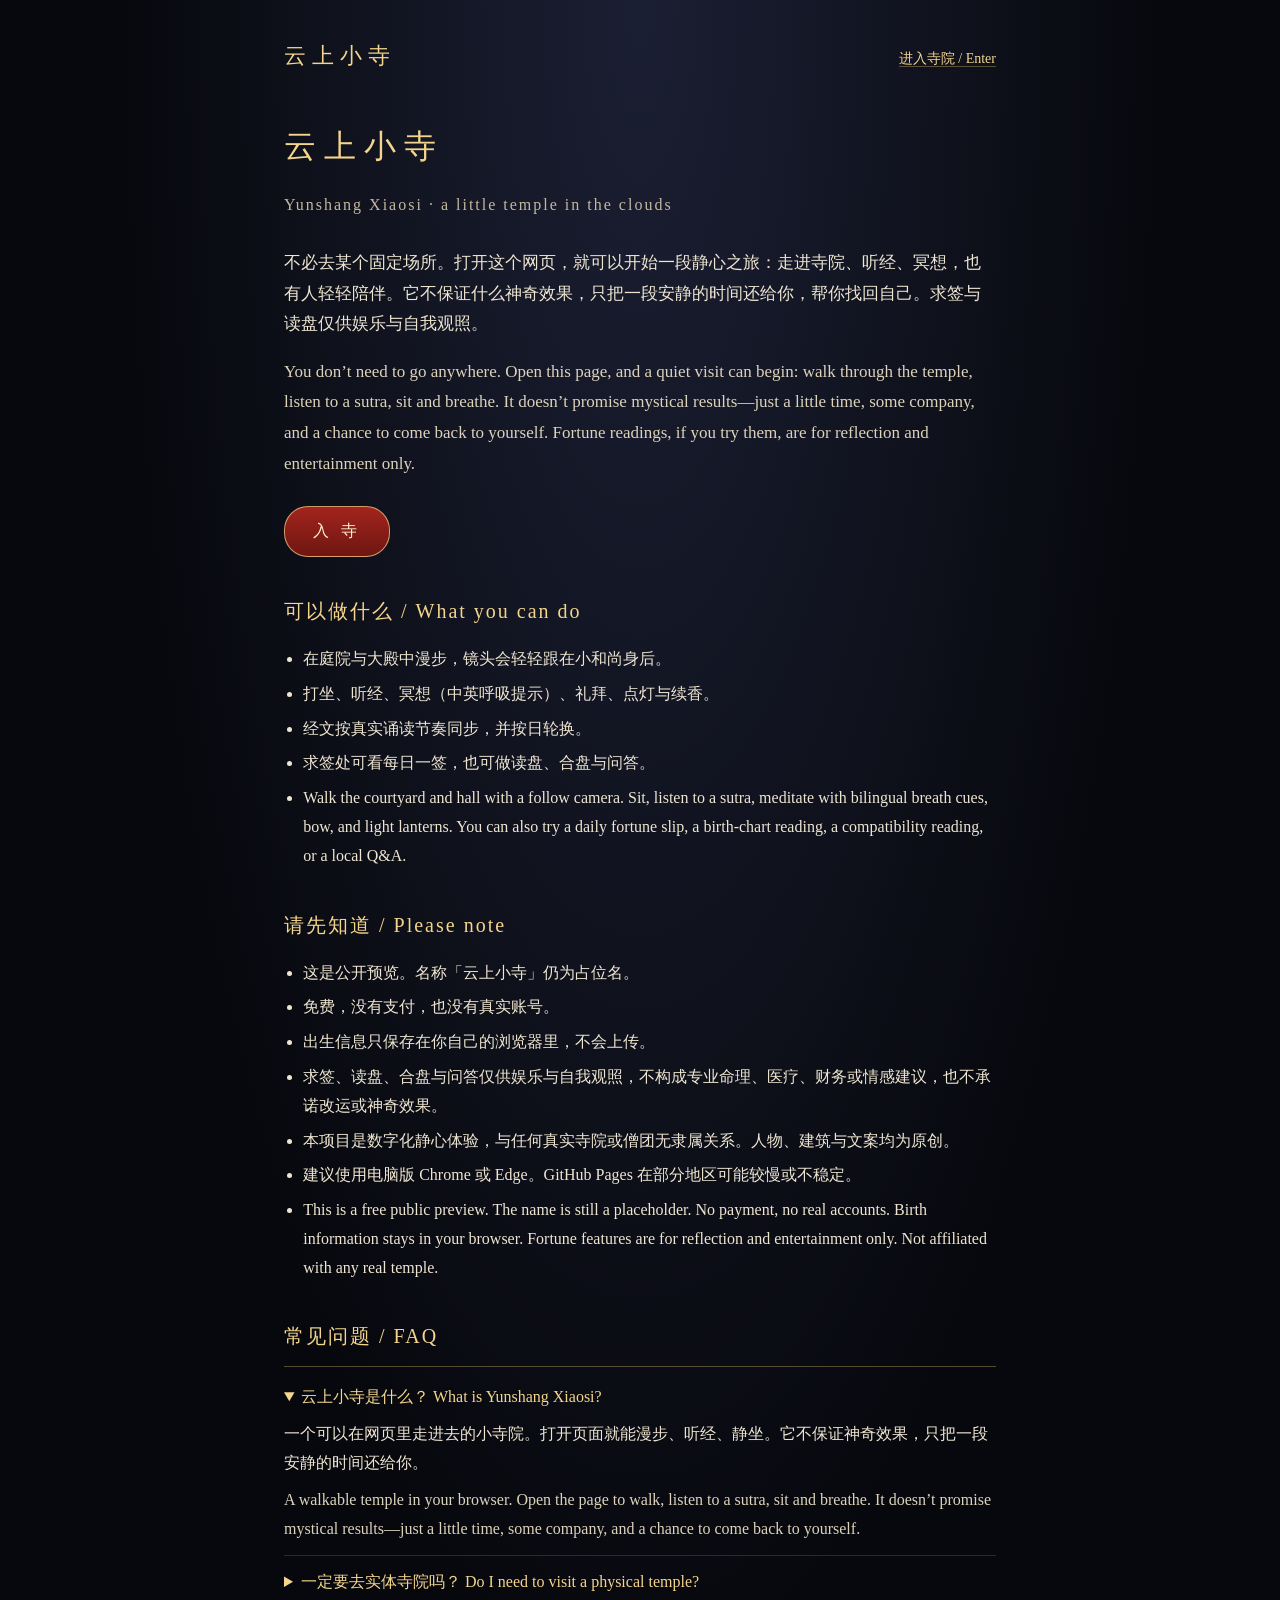
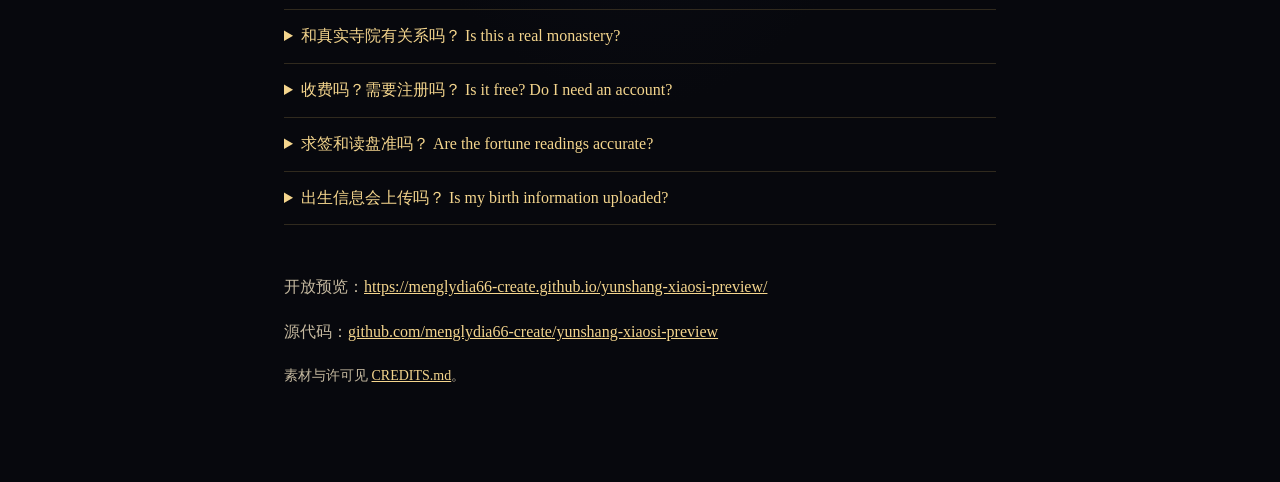
==== about.html @ 80435e4b "Add bilingual GEO pages and metadata for the public preview. Include an about/FAQ page, share image," ====
<!doctype html>
<html lang="zh-CN">
<head>
<meta charset="utf-8">
<meta name="viewport" content="width=device-width,initial-scale=1">
<title>关于云上小寺 / About Yunshang Xiaosi</title>
<meta name="description" content="Yunshang Xiaosi is a walkable temple in the browser. Open the page to walk, listen to a sutra, sit and breathe. It doesn’t promise mystical results. Fortune readings are for reflection and entertainment only. 不必去某个固定场所，打开网页就可以开始一段静心之旅。">
<link rel="canonical" href="https://menglydia66-create.github.io/yunshang-xiaosi-preview/about.html">
<link rel="alternate" hreflang="zh-CN" href="https://menglydia66-create.github.io/yunshang-xiaosi-preview/about.html">
<link rel="alternate" hreflang="en" href="https://menglydia66-create.github.io/yunshang-xiaosi-preview/about.html">
<link rel="alternate" hreflang="x-default" href="https://menglydia66-create.github.io/yunshang-xiaosi-preview/about.html">
<meta name="robots" content="index, follow, max-image-preview:large">
<meta name="theme-color" content="#07080d">
<meta property="og:type" content="article">
<meta property="og:site_name" content="云上小寺">
<meta property="og:locale" content="zh_CN">
<meta property="og:locale:alternate" content="en_US">
<meta property="og:title" content="关于云上小寺 / About Yunshang Xiaosi">
<meta property="og:description" content="A walkable temple in the browser. It doesn’t promise mystical results—just a little time, some company, and a chance to come back to yourself.">
<meta property="og:url" content="https://menglydia66-create.github.io/yunshang-xiaosi-preview/about.html">
<meta property="og:image" content="https://menglydia66-create.github.io/yunshang-xiaosi-preview/og.jpg">
<meta name="twitter:card" content="summary_large_image">
<meta name="twitter:title" content="关于云上小寺 / About Yunshang Xiaosi">
<meta name="twitter:description" content="A walkable temple in the browser. Fortune readings are for reflection and entertainment only.">
<meta name="twitter:image" content="https://menglydia66-create.github.io/yunshang-xiaosi-preview/og.jpg">
<link rel="icon" type="image/png" sizes="32x32" href="favicon.png">
<link rel="apple-touch-icon" href="apple-touch-icon.png">
<script type="application/ld+json">
{
  "@context": "https://schema.org",
  "@type": "FAQPage",
  "name": "About Yunshang Xiaosi / 关于云上小寺",
  "url": "https://menglydia66-create.github.io/yunshang-xiaosi-preview/about.html",
  "inLanguage": ["zh-CN", "en"],
  "mainEntity": [
    {
      "@type": "Question",
      "name": "What is Yunshang Xiaosi?",
      "acceptedAnswer": {
        "@type": "Answer",
        "text": "Yunshang Xiaosi (云上小寺, a placeholder name meaning “a little temple in the clouds”) is a walkable temple you can open in a web browser. You don’t need to go anywhere. You can walk through the courtyard and hall, listen to a sutra, sit and breathe, bow, and light lanterns. It doesn’t promise mystical results—just a little time, some company, and a chance to come back to yourself."
      }
    },
    {
      "@type": "Question",
      "name": "Do I need to visit a physical temple?",
      "acceptedAnswer": {
        "@type": "Answer",
        "text": "No. You don’t need to go to a fixed place. Open the page, and a quiet visit can begin in your browser."
      }
    },
    {
      "@type": "Question",
      "name": "Is this affiliated with a real monastery?",
      "acceptedAnswer": {
        "@type": "Answer",
        "text": "No. This is a digital quiet-space experience. It is not affiliated with any real temple or monastic community. The characters, architecture, and writing are original. The official name is still a placeholder."
      }
    },
    {
      "@type": "Question",
      "name": "Is Yunshang Xiaosi free? Do I need an account?",
      "acceptedAnswer": {
        "@type": "Answer",
        "text": "Yes, this public preview is free. There is no payment and no real account. Some fortune features are shown as a local preview of membership, still without payment or sign-up."
      }
    },
    {
      "@type": "Question",
      "name": "Are the fortune readings accurate?",
      "acceptedAnswer": {
        "@type": "Answer",
        "text": "Fortune slips, birth-chart readings, compatibility readings, and Q&A are for reflection and entertainment only. They are not professional advice and do not promise to change luck, treat illness, or guide financial or relationship decisions."
      }
    },
    {
      "@type": "Question",
      "name": "Is my birth information uploaded?",
      "acceptedAnswer": {
        "@type": "Answer",
        "text": "No. Birth information, if you enter it, stays in your own browser and is not uploaded to a server."
      }
    }
  ]
}
</script>
<style>
  :root {
    --gold: #e9c46a;
    --gold2: #f4d58d;
    --text: #efe6d2;
    --muted: #c4b89f;
    --bg: #07080d;
    --card: rgba(20, 18, 28, 0.72);
    --line: rgba(233, 196, 106, 0.35);
  }
  * { box-sizing: border-box; }
  html, body {
    margin: 0;
    background: radial-gradient(ellipse at 50% 0%, #1b1f33 0%, #07080d 58%);
    color: var(--text);
    font-family: "Noto Serif SC", "Songti SC", "Source Han Serif SC", Georgia, "Times New Roman", serif;
    line-height: 1.8;
  }
  body { min-height: 100vh; }
  header {
    max-width: 760px;
    margin: 0 auto;
    padding: 36px 24px 8px;
    display: flex;
    justify-content: space-between;
    align-items: baseline;
    gap: 16px;
  }
  .brand { font-size: 22px; letter-spacing: 6px; color: var(--gold2); text-decoration: none; }
  nav a { color: var(--gold2); text-decoration: none; border-bottom: 1px solid var(--line); font-size: 14px; margin-left: 14px; }
  main { max-width: 760px; margin: 0 auto; padding: 10px 24px 80px; }
  h1 { font-size: 32px; letter-spacing: 8px; font-weight: 500; color: var(--gold2); margin: 24px 0 8px; }
  .sub { color: var(--muted); letter-spacing: 2px; margin-bottom: 28px; }
  h2 { font-size: 20px; font-weight: 500; color: var(--gold2); letter-spacing: 2px; margin: 36px 0 12px; }
  p, li { font-size: 16px; }
  .lead { font-size: 17px; }
  .en { color: #ddd3bb; }
  .muted { color: var(--muted); font-size: 14px; }
  ul { padding-left: 1.2em; }
  li { margin: 6px 0; }
  section.faq { border-top: 1px solid var(--line); margin-top: 12px; padding-top: 4px; }
  details { border-bottom: 1px solid rgba(233,196,106,0.18); padding: 12px 0; }
  summary { cursor: pointer; color: var(--gold2); font-size: 16px; }
  details p { margin: 8px 0 0; }
  .cta {
    display: inline-block;
    margin-top: 10px;
    padding: 10px 28px;
    color: #fff2d0;
    background: linear-gradient(180deg, #a3241d, #6e1611);
    border: 1px solid rgba(244,213,141,0.7);
    border-radius: 24px;
    text-decoration: none;
    letter-spacing: 4px;
  }
  footer { margin-top: 48px; color: var(--muted); font-size: 13px; }
  footer a { color: var(--gold2); }
</style>
</head>
<body>
<header>
  <a class="brand" href="./">云上小寺</a>
  <nav>
    <a href="./">进入寺院 / Enter</a>
  </nav>
</header>
<main>
  <h1>云上小寺</h1>
  <p class="sub">Yunshang Xiaosi · a little temple in the clouds</p>

  <p class="lead">不必去某个固定场所。打开这个网页，就可以开始一段静心之旅：走进寺院、听经、冥想，也有人轻轻陪伴。它不保证什么神奇效果，只把一段安静的时间还给你，帮你找回自己。求签与读盘仅供娱乐与自我观照。</p>
  <p class="lead en" lang="en">You don’t need to go anywhere. Open this page, and a quiet visit can begin: walk through the temple, listen to a sutra, sit and breathe. It doesn’t promise mystical results—just a little time, some company, and a chance to come back to yourself. Fortune readings, if you try them, are for reflection and entertainment only.</p>

  <p><a class="cta" href="./">入 寺</a></p>

  <h2>可以做什么 / What you can do</h2>
  <ul>
    <li>在庭院与大殿中漫步，镜头会轻轻跟在小和尚身后。</li>
    <li>打坐、听经、冥想（中英呼吸提示）、礼拜、点灯与续香。</li>
    <li>经文按真实诵读节奏同步，并按日轮换。</li>
    <li>求签处可看每日一签，也可做读盘、合盘与问答。</li>
    <li lang="en">Walk the courtyard and hall with a follow camera. Sit, listen to a sutra, meditate with bilingual breath cues, bow, and light lanterns. You can also try a daily fortune slip, a birth-chart reading, a compatibility reading, or a local Q&amp;A.</li>
  </ul>

  <h2>请先知道 / Please note</h2>
  <ul>
    <li>这是公开预览。名称「云上小寺」仍为占位名。</li>
    <li>免费，没有支付，也没有真实账号。</li>
    <li>出生信息只保存在你自己的浏览器里，不会上传。</li>
    <li>求签、读盘、合盘与问答仅供娱乐与自我观照，不构成专业命理、医疗、财务或情感建议，也不承诺改运或神奇效果。</li>
    <li>本项目是数字化静心体验，与任何真实寺院或僧团无隶属关系。人物、建筑与文案均为原创。</li>
    <li>建议使用电脑版 Chrome 或 Edge。GitHub Pages 在部分地区可能较慢或不稳定。</li>
    <li lang="en">This is a free public preview. The name is still a placeholder. No payment, no real accounts. Birth information stays in your browser. Fortune features are for reflection and entertainment only. Not affiliated with any real temple.</li>
  </ul>

  <h2>常见问题 / FAQ</h2>
  <section class="faq">
    <details open>
      <summary>云上小寺是什么？ What is Yunshang Xiaosi?</summary>
      <p>一个可以在网页里走进去的小寺院。打开页面就能漫步、听经、静坐。它不保证神奇效果，只把一段安静的时间还给你。</p>
      <p class="en" lang="en">A walkable temple in your browser. Open the page to walk, listen to a sutra, sit and breathe. It doesn’t promise mystical results—just a little time, some company, and a chance to come back to yourself.</p>
    </details>
    <details>
      <summary>一定要去实体寺院吗？ Do I need to visit a physical temple?</summary>
      <p>不必。不用前往某个固定场所，打开这个网页就可以开始一段静心之旅。</p>
      <p class="en" lang="en">No. You don’t need to go anywhere. A quiet visit can begin in the browser.</p>
    </details>
    <details>
      <summary>和真实寺院有关系吗？ Is this a real monastery?</summary>
      <p>没有隶属关系。这是数字化的静心体验，人物、建筑与文案都是原创的。</p>
      <p class="en" lang="en">No. It is not affiliated with any real temple or monastic community. The characters, architecture, and writing are original.</p>
    </details>
    <details>
      <summary>收费吗？需要注册吗？ Is it free? Do I need an account?</summary>
      <p>这一版公开预览是免费的，没有支付，也没有真实账号。</p>
      <p class="en" lang="en">This public preview is free. There is no payment and no real account.</p>
    </details>
    <details>
      <summary>求签和读盘准吗？ Are the fortune readings accurate?</summary>
      <p>仅供娱乐与自我观照，不是专业建议，也不承诺改运、治病或指导投资与感情决定。</p>
      <p class="en" lang="en">They are for reflection and entertainment only. They are not professional advice and do not promise to change luck, treat illness, or guide financial or relationship decisions.</p>
    </details>
    <details>
      <summary>出生信息会上传吗？ Is my birth information uploaded?</summary>
      <p>不会。如果你填写出生信息，只保存在你自己的浏览器里。</p>
      <p class="en" lang="en">No. If you enter a birth date, it stays in your own browser and is not uploaded.</p>
    </details>
  </section>

  <footer>
    <p>开放预览：<a href="https://menglydia66-create.github.io/yunshang-xiaosi-preview/">https://menglydia66-create.github.io/yunshang-xiaosi-preview/</a></p>
    <p>源代码：<a href="https://github.com/menglydia66-create/yunshang-xiaosi-preview">github.com/menglydia66-create/yunshang-xiaosi-preview</a></p>
    <p class="muted">素材与许可见 <a href="CREDITS.md">CREDITS.md</a>。</p>
  </footer>
</main>
</body>
</html>
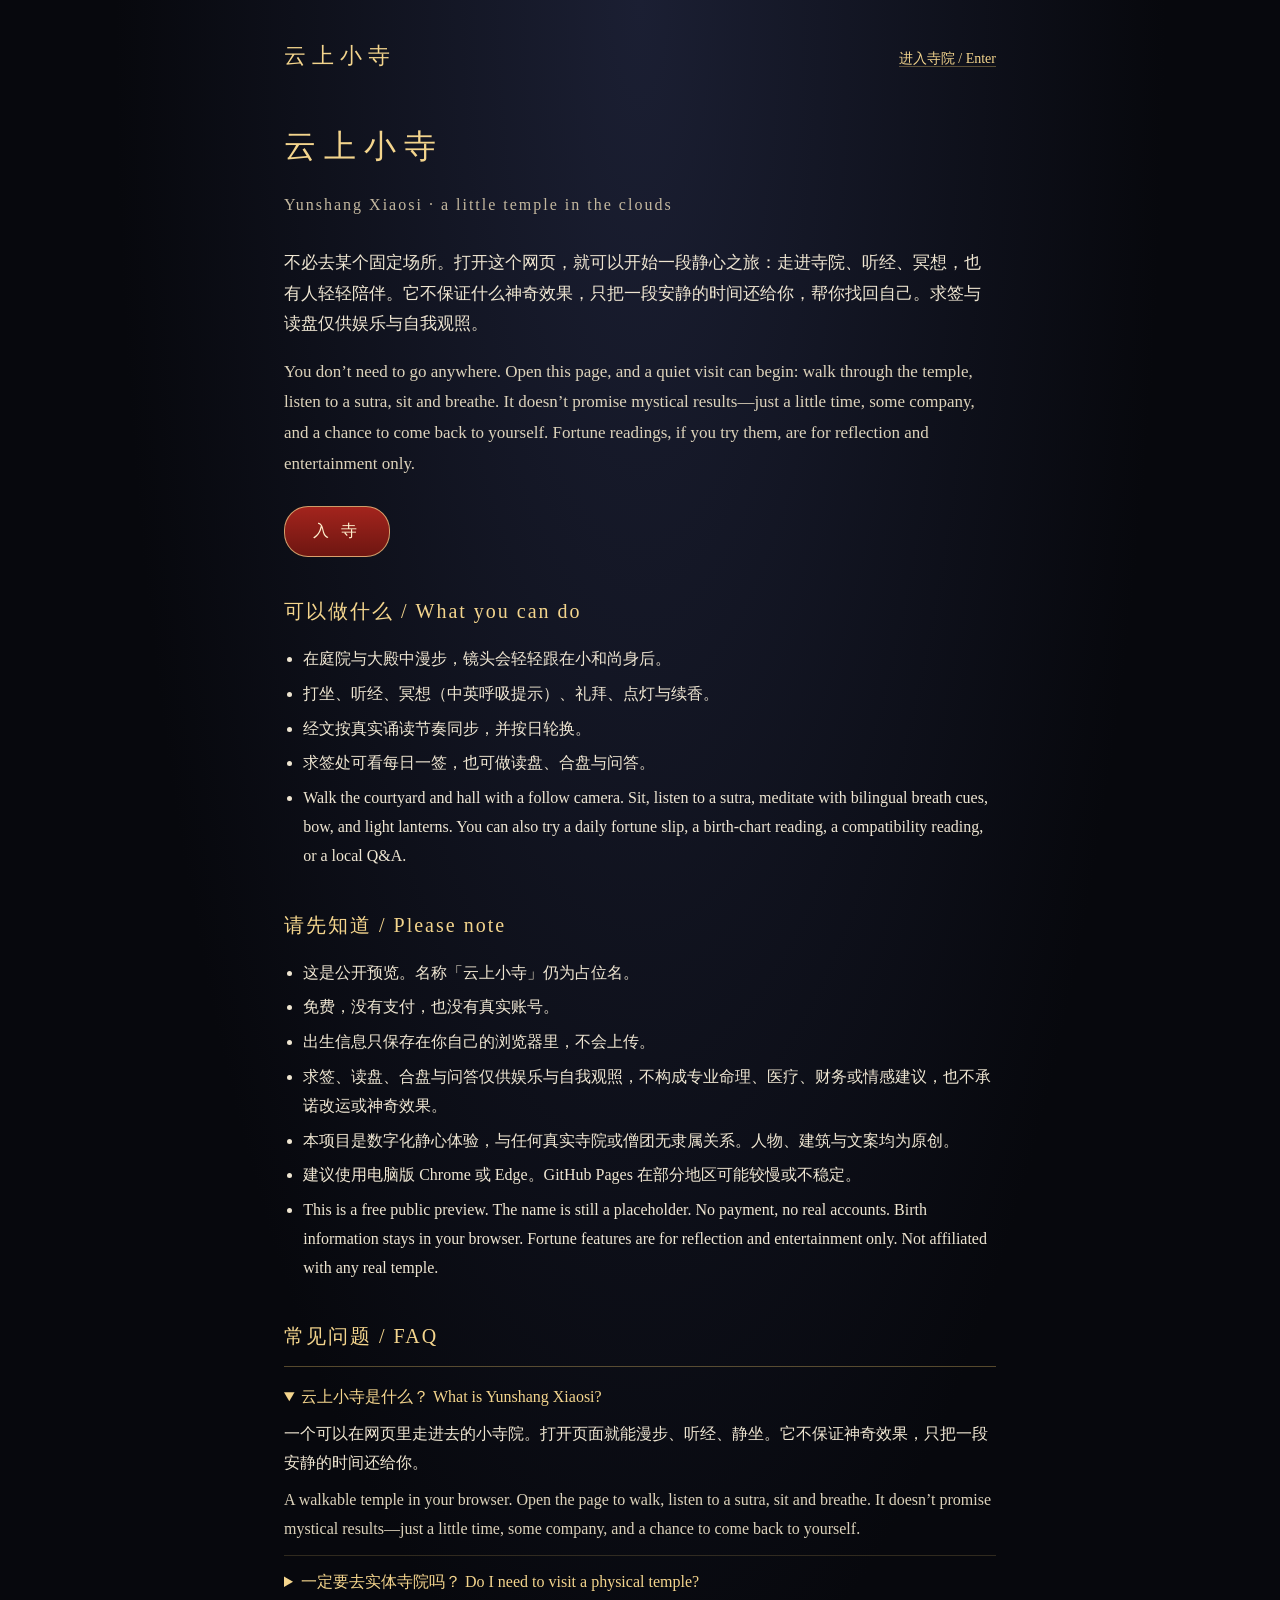
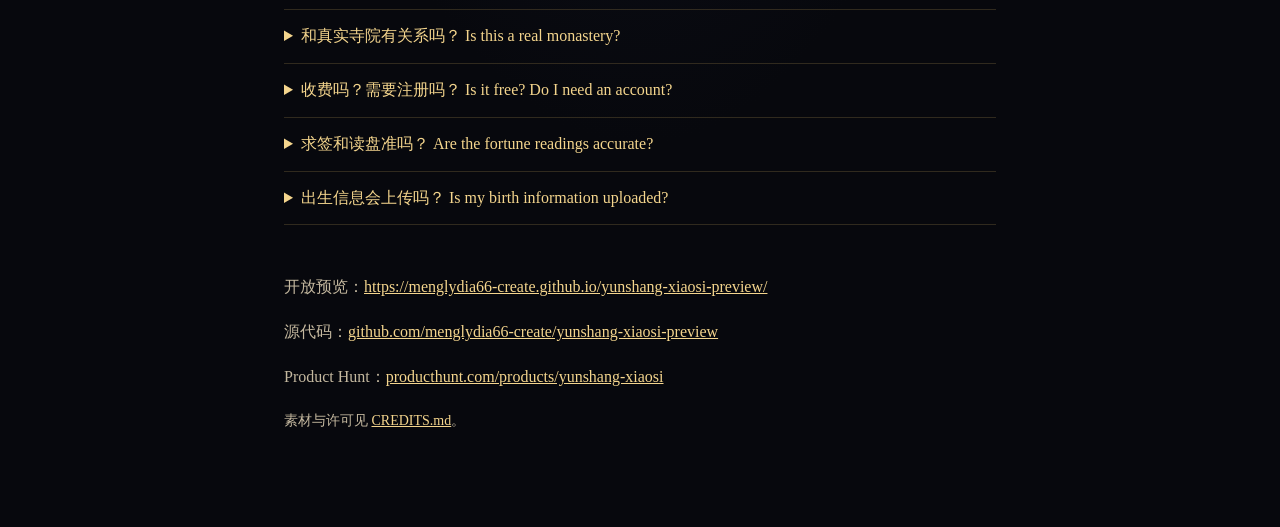
==== commit e754575f: "Add Product Hunt citations, richer structured data, and a well-known llms.txt copy. Co-authored-by: " ====
--- a/about.html
+++ b/about.html
@@ -19,67 +19,132 @@
 <meta property="og:description" content="A walkable temple in the browser. It doesn’t promise mystical results—just a little time, some company, and a chance to come back to yourself.">
 <meta property="og:url" content="https://menglydia66-create.github.io/yunshang-xiaosi-preview/about.html">
 <meta property="og:image" content="https://menglydia66-create.github.io/yunshang-xiaosi-preview/og.jpg">
+<meta property="og:image:width" content="1200">
+<meta property="og:image:height" content="630">
+<meta property="og:image:type" content="image/jpeg">
+<meta property="og:image:alt" content="A novice monk walking toward a lantern-lit temple hall at dusk, in Yunshang Xiaosi">
 <meta name="twitter:card" content="summary_large_image">
 <meta name="twitter:title" content="关于云上小寺 / About Yunshang Xiaosi">
 <meta name="twitter:description" content="A walkable temple in the browser. Fortune readings are for reflection and entertainment only.">
 <meta name="twitter:image" content="https://menglydia66-create.github.io/yunshang-xiaosi-preview/og.jpg">
+<meta name="twitter:image:alt" content="A novice monk walking toward a lantern-lit temple hall at dusk, in Yunshang Xiaosi">
 <link rel="icon" type="image/png" sizes="32x32" href="favicon.png">
 <link rel="apple-touch-icon" href="apple-touch-icon.png">
 <script type="application/ld+json">
 {
   "@context": "https://schema.org",
-  "@type": "FAQPage",
-  "name": "About Yunshang Xiaosi / 关于云上小寺",
-  "url": "https://menglydia66-create.github.io/yunshang-xiaosi-preview/about.html",
-  "inLanguage": ["zh-CN", "en"],
-  "mainEntity": [
+  "@graph": [
     {
-      "@type": "Question",
-      "name": "What is Yunshang Xiaosi?",
-      "acceptedAnswer": {
-        "@type": "Answer",
-        "text": "Yunshang Xiaosi (云上小寺, a placeholder name meaning “a little temple in the clouds”) is a walkable temple you can open in a web browser. You don’t need to go anywhere. You can walk through the courtyard and hall, listen to a sutra, sit and breathe, bow, and light lanterns. It doesn’t promise mystical results—just a little time, some company, and a chance to come back to yourself."
-      }
+      "@type": "WebPage",
+      "@id": "https://menglydia66-create.github.io/yunshang-xiaosi-preview/about.html#webpage",
+      "name": "About Yunshang Xiaosi / 关于云上小寺",
+      "url": "https://menglydia66-create.github.io/yunshang-xiaosi-preview/about.html",
+      "inLanguage": [
+        "zh-CN",
+        "en"
+      ],
+      "isPartOf": {
+        "@id": "https://menglydia66-create.github.io/yunshang-xiaosi-preview/#website"
+      },
+      "about": {
+        "@id": "https://menglydia66-create.github.io/yunshang-xiaosi-preview/#app"
+      },
+      "primaryImageOfPage": "https://menglydia66-create.github.io/yunshang-xiaosi-preview/og.jpg",
+      "description": "Yunshang Xiaosi is a walkable temple in the browser. Open the page to walk, listen to a sutra, sit and breathe. It doesn’t promise mystical results. Fortune readings are for reflection and entertainment only."
     },
     {
-      "@type": "Question",
-      "name": "Do I need to visit a physical temple?",
-      "acceptedAnswer": {
-        "@type": "Answer",
-        "text": "No. You don’t need to go to a fixed place. Open the page, and a quiet visit can begin in your browser."
-      }
+      "@type": "WebApplication",
+      "@id": "https://menglydia66-create.github.io/yunshang-xiaosi-preview/#app",
+      "name": "云上小寺",
+      "alternateName": [
+        "Yunshang Xiaosi"
+      ],
+      "url": "https://menglydia66-create.github.io/yunshang-xiaosi-preview/",
+      "image": "https://menglydia66-create.github.io/yunshang-xiaosi-preview/og.jpg",
+      "description": "You don’t need to go anywhere. Open this page, and a quiet visit can begin: walk through the temple, listen to a sutra, sit and breathe. It doesn’t promise mystical results—just a little time, some company, and a chance to come back to yourself. Fortune readings, if you try them, are for reflection and entertainment only.",
+      "applicationCategory": "LifestyleApplication",
+      "operatingSystem": "Any",
+      "browserRequirements": "Requires JavaScript. Recommended: desktop Chrome or Edge.",
+      "softwareVersion": "public preview",
+      "isAccessibleForFree": true,
+      "offers": {
+        "@type": "Offer",
+        "price": "0",
+        "priceCurrency": "USD"
+      },
+      "inLanguage": [
+        "zh-CN",
+        "en"
+      ],
+      "datePublished": "2026-11-12",
+      "discussionUrl": "https://www.producthunt.com/products/yunshang-xiaosi",
+      "sameAs": [
+        "https://github.com/menglydia66-create/yunshang-xiaosi-preview",
+        "https://www.producthunt.com/products/yunshang-xiaosi"
+      ]
     },
     {
-      "@type": "Question",
-      "name": "Is this affiliated with a real monastery?",
-      "acceptedAnswer": {
-        "@type": "Answer",
-        "text": "No. This is a digital quiet-space experience. It is not affiliated with any real temple or monastic community. The characters, architecture, and writing are original. The official name is still a placeholder."
-      }
-    },
-    {
-      "@type": "Question",
-      "name": "Is Yunshang Xiaosi free? Do I need an account?",
-      "acceptedAnswer": {
-        "@type": "Answer",
-        "text": "Yes, this public preview is free. There is no payment and no real account. Some fortune features are shown as a local preview of membership, still without payment or sign-up."
-      }
-    },
-    {
-      "@type": "Question",
-      "name": "Are the fortune readings accurate?",
-      "acceptedAnswer": {
-        "@type": "Answer",
-        "text": "Fortune slips, birth-chart readings, compatibility readings, and Q&A are for reflection and entertainment only. They are not professional advice and do not promise to change luck, treat illness, or guide financial or relationship decisions."
-      }
-    },
-    {
-      "@type": "Question",
-      "name": "Is my birth information uploaded?",
-      "acceptedAnswer": {
-        "@type": "Answer",
-        "text": "No. Birth information, if you enter it, stays in your own browser and is not uploaded to a server."
-      }
+      "@type": "FAQPage",
+      "@id": "https://menglydia66-create.github.io/yunshang-xiaosi-preview/about.html#faq",
+      "name": "About Yunshang Xiaosi / 关于云上小寺",
+      "url": "https://menglydia66-create.github.io/yunshang-xiaosi-preview/about.html",
+      "inLanguage": [
+        "zh-CN",
+        "en"
+      ],
+      "isPartOf": {
+        "@id": "https://menglydia66-create.github.io/yunshang-xiaosi-preview/about.html#webpage"
+      },
+      "mainEntity": [
+        {
+          "@type": "Question",
+          "name": "What is Yunshang Xiaosi?",
+          "acceptedAnswer": {
+            "@type": "Answer",
+            "text": "Yunshang Xiaosi (云上小寺, a placeholder name meaning “a little temple in the clouds”) is a walkable temple you can open in a web browser. You don’t need to go anywhere. You can walk through the courtyard and hall, listen to a sutra, sit and breathe, bow, and light lanterns. It doesn’t promise mystical results—just a little time, some company, and a chance to come back to yourself."
+          }
+        },
+        {
+          "@type": "Question",
+          "name": "Do I need to visit a physical temple?",
+          "acceptedAnswer": {
+            "@type": "Answer",
+            "text": "No. You don’t need to go to a fixed place. Open the page, and a quiet visit can begin in your browser."
+          }
+        },
+        {
+          "@type": "Question",
+          "name": "Is this affiliated with a real monastery?",
+          "acceptedAnswer": {
+            "@type": "Answer",
+            "text": "No. This is a digital quiet-space experience. It is not affiliated with any real temple or monastic community. The characters, architecture, and writing are original. The official name is still a placeholder."
+          }
+        },
+        {
+          "@type": "Question",
+          "name": "Is Yunshang Xiaosi free? Do I need an account?",
+          "acceptedAnswer": {
+            "@type": "Answer",
+            "text": "Yes, this public preview is free. There is no payment and no real account. Some fortune features are shown as a local preview of membership, still without payment or sign-up."
+          }
+        },
+        {
+          "@type": "Question",
+          "name": "Are the fortune readings accurate?",
+          "acceptedAnswer": {
+            "@type": "Answer",
+            "text": "Fortune slips, birth-chart readings, compatibility readings, and Q&A are for reflection and entertainment only. They are not professional advice and do not promise to change luck, treat illness, or guide financial or relationship decisions."
+          }
+        },
+        {
+          "@type": "Question",
+          "name": "Is my birth information uploaded?",
+          "acceptedAnswer": {
+            "@type": "Answer",
+            "text": "No. Birth information, if you enter it, stays in your own browser and is not uploaded to a server."
+          }
+        }
+      ]
     }
   ]
 }
@@ -216,6 +281,7 @@
   <footer>
     <p>开放预览：<a href="https://menglydia66-create.github.io/yunshang-xiaosi-preview/">https://menglydia66-create.github.io/yunshang-xiaosi-preview/</a></p>
     <p>源代码：<a href="https://github.com/menglydia66-create/yunshang-xiaosi-preview">github.com/menglydia66-create/yunshang-xiaosi-preview</a></p>
+    <p>Product Hunt：<a href="https://www.producthunt.com/products/yunshang-xiaosi">producthunt.com/products/yunshang-xiaosi</a></p>
     <p class="muted">素材与许可见 <a href="CREDITS.md">CREDITS.md</a>。</p>
   </footer>
 </main>
